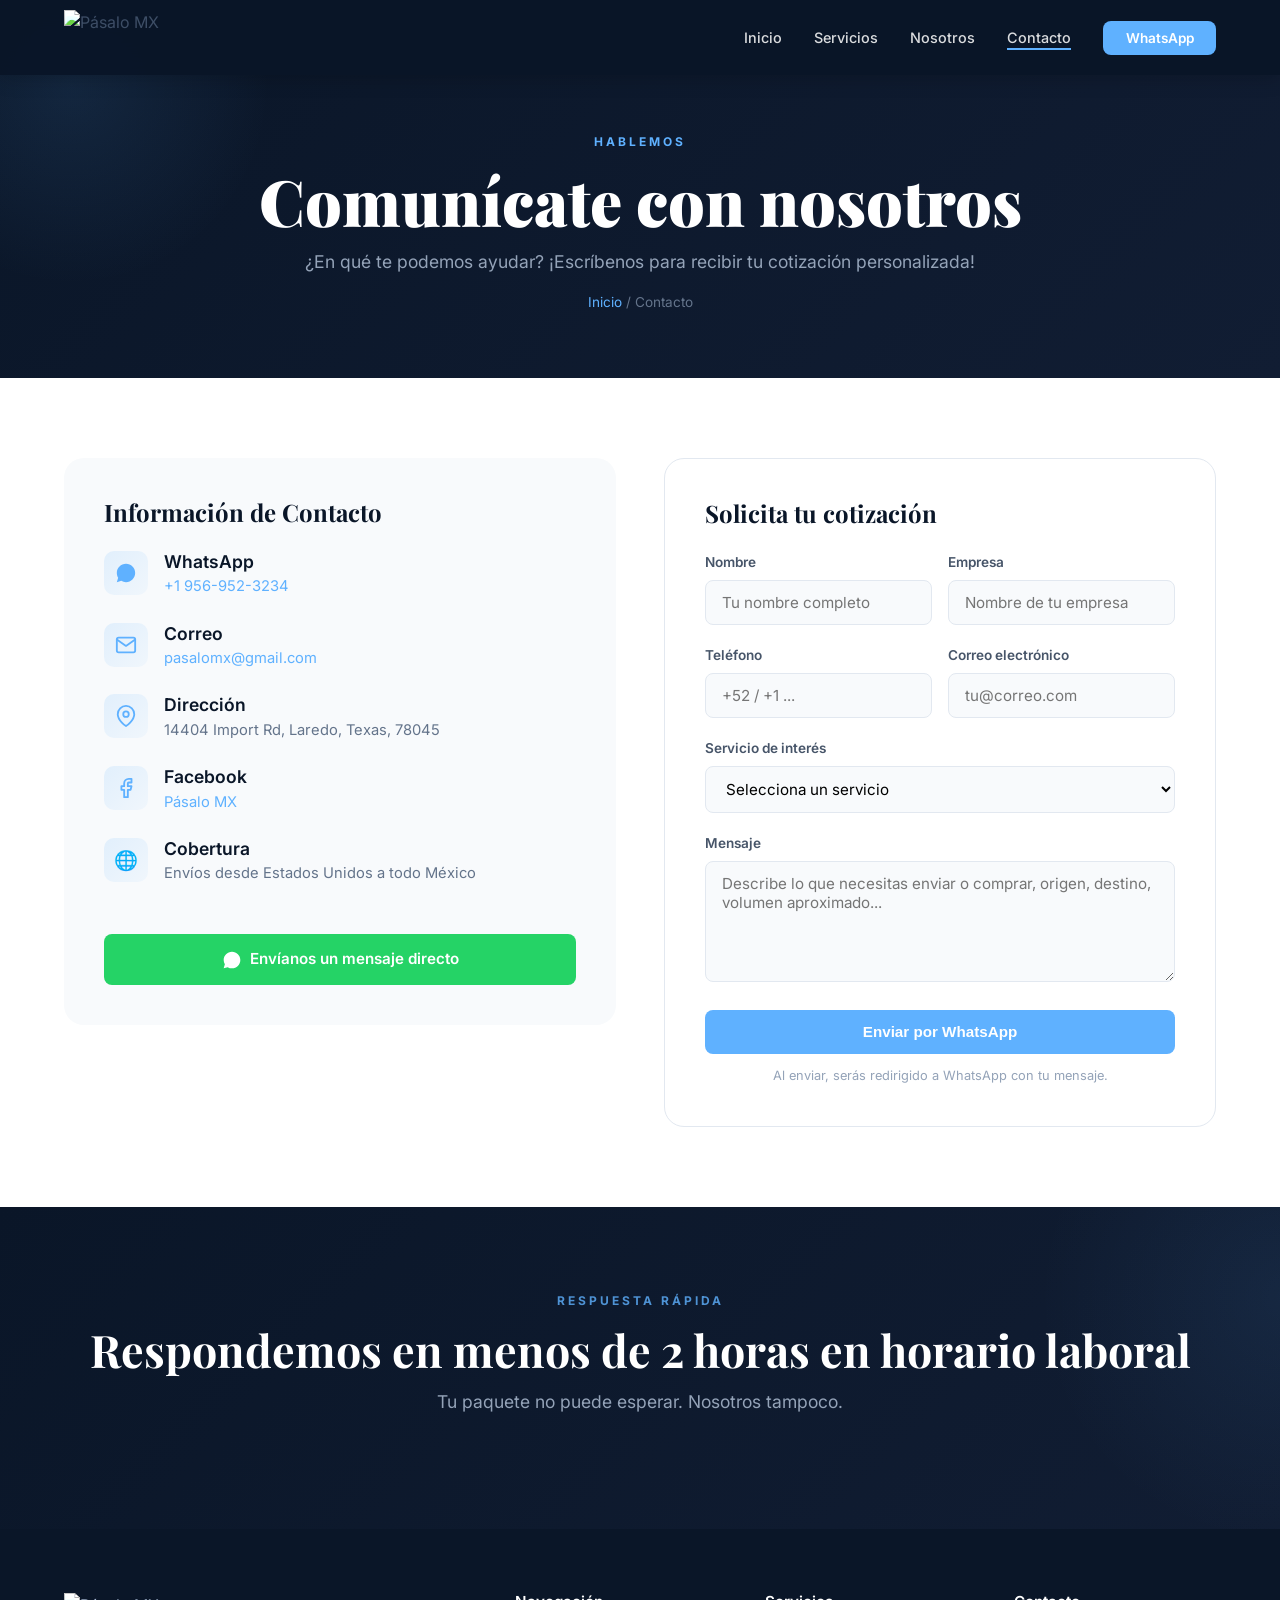
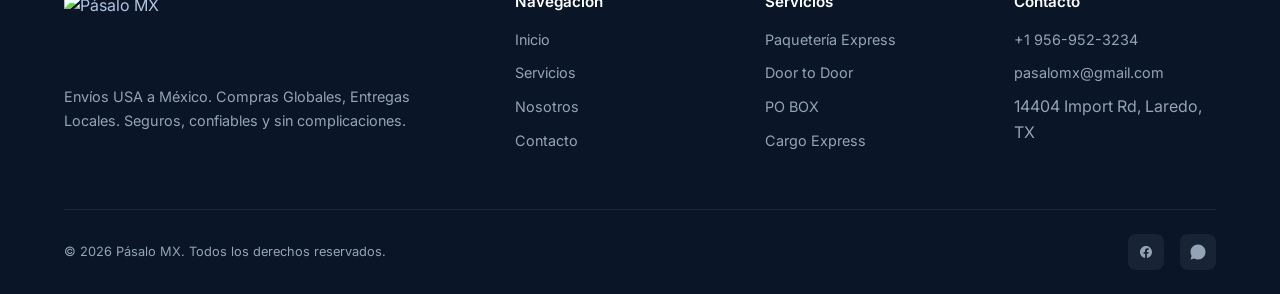
==== contacto.html @ 150edfb6 "Initial commit: Pásalo MX website" ====
<!DOCTYPE html>
<html lang="es-MX">
<head>
  <meta charset="UTF-8">
  <meta name="viewport" content="width=device-width, initial-scale=1.0">
  <title>Contacto — Pásalo MX</title>
  <meta name="description" content="Comunícate con Pásalo MX. Escríbenos por WhatsApp o formulario para recibir tu cotización personalizada.">
  <meta name="theme-color" content="#5FB1FF">
  <link rel="preconnect" href="https://fonts.googleapis.com">
  <link rel="preconnect" href="https://fonts.gstatic.com" crossorigin>
  <link href="https://fonts.googleapis.com/css2?family=Inter:wght@400;500;600;700;800&family=Playfair+Display:wght@400;700;900&display=swap" rel="stylesheet">
  <link rel="stylesheet" href="styles.css">
</head>
<body>

  <!-- NAVBAR -->
  <nav class="navbar scrolled" id="navbar">
    <div class="container">
      <a href="index.html" class="navbar-logo"><img src="PasalomxLogo.png" alt="Pásalo MX"></a>
      <ul class="nav-links" id="navLinks">
        <li><a href="index.html">Inicio</a></li>
        <li><a href="servicios.html">Servicios</a></li>
        <li><a href="nosotros.html">Nosotros</a></li>
        <li><a href="contacto.html" class="active">Contacto</a></li>
        <li><a href="https://wa.me/19569523234" target="_blank" class="nav-cta">WhatsApp</a></li>
      </ul>
      <button class="hamburger" id="hamburger" aria-label="Abrir menú"><span></span><span></span><span></span></button>
    </div>
  </nav>

  <!-- PAGE HEADER -->
  <div class="page-header">
    <div class="container">
      <span class="section-label">Hablemos</span>
      <h1>Comunícate con nosotros</h1>
      <p>¿En qué te podemos ayudar? ¡Escríbenos para recibir tu cotización personalizada!</p>
      <div class="breadcrumb"><a href="index.html">Inicio</a> / Contacto</div>
    </div>
  </div>

  <!-- CONTACT -->
  <section>
    <div class="container">
      <div class="contact-grid">

        <!-- INFO -->
        <div class="contact-info-card reveal">
          <h3>Información de Contacto</h3>

          <div class="contact-detail">
            <div class="icon">
              <svg width="22" height="22" viewBox="0 0 24 24" fill="currentColor"><path d="M17.472 14.382c-.297-.149-1.758-.867-2.03-.967-.273-.099-.471-.148-.67.15-.197.297-.767.966-.94 1.164-.173.199-.347.223-.644.075-.297-.15-1.255-.463-2.39-1.475-.883-.788-1.48-1.761-1.653-2.059-.173-.297-.018-.458.13-.606.134-.133.298-.347.446-.52.149-.174.198-.298.298-.497.099-.198.05-.371-.025-.52-.075-.149-.669-1.612-.916-2.207-.242-.579-.487-.5-.669-.51-.173-.008-.371-.01-.57-.01-.198 0-.52.074-.792.372-.272.297-1.04 1.016-1.04 2.479 0 1.462 1.065 2.875 1.213 3.074.149.198 2.096 3.2 5.077 4.487.709.306 1.262.489 1.694.625.712.227 1.36.195 1.871.118.571-.085 1.758-.719 2.006-1.413.248-.694.248-1.289.173-1.413-.074-.124-.272-.198-.57-.347z"/><path d="M12 2C6.477 2 2 6.477 2 12c0 1.89.525 3.66 1.438 5.168L2 22l4.832-1.438A9.955 9.955 0 0012 22c5.523 0 10-4.477 10-10S17.523 2 12 2z"/></svg>
            </div>
            <div>
              <h4>WhatsApp</h4>
              <p><a href="https://wa.me/19569523234" target="_blank" style="color:var(--blue);">+1 956-952-3234</a></p>
            </div>
          </div>

          <div class="contact-detail">
            <div class="icon">
              <svg width="22" height="22" viewBox="0 0 24 24" fill="none" stroke="currentColor" stroke-width="2" stroke-linecap="round" stroke-linejoin="round"><path d="M4 4h16c1.1 0 2 .9 2 2v12c0 1.1-.9 2-2 2H4c-1.1 0-2-.9-2-2V6c0-1.1.9-2 2-2z"/><polyline points="22,6 12,13 2,6"/></svg>
            </div>
            <div>
              <h4>Correo</h4>
              <p><a href="mailto:pasalomx@gmail.com" style="color:var(--blue);">pasalomx@gmail.com</a></p>
            </div>
          </div>

          <div class="contact-detail">
            <div class="icon">
              <svg width="22" height="22" viewBox="0 0 24 24" fill="none" stroke="currentColor" stroke-width="2" stroke-linecap="round" stroke-linejoin="round"><path d="M21 10c0 7-9 13-9 13s-9-6-9-13a9 9 0 0 1 18 0z"/><circle cx="12" cy="10" r="3"/></svg>
            </div>
            <div>
              <h4>Dirección</h4>
              <p>14404 Import Rd, Laredo, Texas, 78045</p>
            </div>
          </div>

          <div class="contact-detail">
            <div class="icon">
              <svg width="22" height="22" viewBox="0 0 24 24" fill="none" stroke="currentColor" stroke-width="2" stroke-linecap="round" stroke-linejoin="round"><path d="M18 2h-3a5 5 0 0 0-5 5v3H7v4h3v8h4v-8h3l1-4h-4V7a1 1 0 0 1 1-1h3z"/></svg>
            </div>
            <div>
              <h4>Facebook</h4>
              <p><a href="https://www.facebook.com/pasalomx" target="_blank" style="color:var(--blue);">Pásalo MX</a></p>
            </div>
          </div>

          <div class="contact-detail">
            <div class="icon">🌐</div>
            <div>
              <h4>Cobertura</h4>
              <p>Envíos desde Estados Unidos a todo México</p>
            </div>
          </div>

          <!-- WhatsApp CTA -->
          <a href="https://wa.me/19569523234" target="_blank" class="btn btn-whatsapp" style="width:100%;justify-content:center;margin-top:1.5rem;">
            <svg width="20" height="20" viewBox="0 0 24 24" fill="currentColor"><path d="M17.472 14.382c-.297-.149-1.758-.867-2.03-.967-.273-.099-.471-.148-.67.15-.197.297-.767.966-.94 1.164-.173.199-.347.223-.644.075-.297-.15-1.255-.463-2.39-1.475-.883-.788-1.48-1.761-1.653-2.059-.173-.297-.018-.458.13-.606.134-.133.298-.347.446-.52.149-.174.198-.298.298-.497.099-.198.05-.371-.025-.52-.075-.149-.669-1.612-.916-2.207-.242-.579-.487-.5-.669-.51-.173-.008-.371-.01-.57-.01-.198 0-.52.074-.792.372-.272.297-1.04 1.016-1.04 2.479 0 1.462 1.065 2.875 1.213 3.074.149.198 2.096 3.2 5.077 4.487.709.306 1.262.489 1.694.625.712.227 1.36.195 1.871.118.571-.085 1.758-.719 2.006-1.413.248-.694.248-1.289.173-1.413-.074-.124-.272-.198-.57-.347z"/><path d="M12 2C6.477 2 2 6.477 2 12c0 1.89.525 3.66 1.438 5.168L2 22l4.832-1.438A9.955 9.955 0 0012 22c5.523 0 10-4.477 10-10S17.523 2 12 2z"/></svg>
            Envíanos un mensaje directo
          </a>
        </div>

        <!-- FORM -->
        <div class="contact-form reveal reveal-delay-1">
          <h3>Solicita tu cotización</h3>
          <form id="contactForm">
            <div class="form-row">
              <div class="form-group">
                <label for="nombre">Nombre</label>
                <input type="text" id="nombre" placeholder="Tu nombre completo" required>
              </div>
              <div class="form-group">
                <label for="empresa">Empresa</label>
                <input type="text" id="empresa" placeholder="Nombre de tu empresa">
              </div>
            </div>
            <div class="form-row">
              <div class="form-group">
                <label for="telefono">Teléfono</label>
                <input type="tel" id="telefono" placeholder="+52 / +1 ...">
              </div>
              <div class="form-group">
                <label for="email">Correo electrónico</label>
                <input type="email" id="email" placeholder="tu@correo.com">
              </div>
            </div>
            <div class="form-group">
              <label for="servicio">Servicio de interés</label>
              <select id="servicio">
                <option value="">Selecciona un servicio</option>
                <option value="Paquetería Express">Paquetería Express</option>
                <option value="Door to Door">Door to Door</option>
                <option value="PO BOX">PO BOX</option>
                <option value="Cargo Express">Cargo Express</option>
                <option value="Compras Globales">Compras Globales</option>
                <option value="Envíos Seguros">Envíos Seguros</option>
                <option value="Otro">Otro</option>
              </select>
            </div>
            <div class="form-group">
              <label for="mensaje">Mensaje</label>
              <textarea id="mensaje" placeholder="Describe lo que necesitas enviar o comprar, origen, destino, volumen aproximado..." rows="5"></textarea>
            </div>
            <button type="submit" class="btn btn-primary" style="width:100%;justify-content:center;">
              Enviar por WhatsApp
            </button>
            <p style="text-align:center;margin-top:.75rem;font-size:.8rem;color:var(--gray-400);">
              Al enviar, serás redirigido a WhatsApp con tu mensaje.
            </p>
          </form>
        </div>

      </div>
    </div>
  </section>

  <!-- CTA -->
  <section class="cta-section">
    <div class="container reveal">
      <span class="section-label" style="color:rgba(95,177,255,.8)">Respuesta rápida</span>
      <h2>Respondemos en menos de 2 horas en horario laboral</h2>
      <p>Tu paquete no puede esperar. Nosotros tampoco.</p>
    </div>
  </section>

  <!-- FOOTER -->
  <footer class="footer">
    <div class="container">
      <div class="footer-grid">
        <div class="footer-brand">
          <img src="PasalomxLogo.png" alt="Pásalo MX">
          <p>Envíos USA a México. Compras Globales, Entregas Locales. Seguros, confiables y sin complicaciones.</p>
        </div>
        <div>
          <h4>Navegación</h4>
          <ul>
            <li><a href="index.html">Inicio</a></li>
            <li><a href="servicios.html">Servicios</a></li>
            <li><a href="nosotros.html">Nosotros</a></li>
            <li><a href="contacto.html">Contacto</a></li>
          </ul>
        </div>
        <div>
          <h4>Servicios</h4>
          <ul>
            <li><a href="servicios.html">Paquetería Express</a></li>
            <li><a href="servicios.html">Door to Door</a></li>
            <li><a href="servicios.html">PO BOX</a></li>
            <li><a href="servicios.html">Cargo Express</a></li>
          </ul>
        </div>
        <div>
          <h4>Contacto</h4>
          <ul>
            <li><a href="https://wa.me/19569523234" target="_blank">+1 956-952-3234</a></li>
            <li><a href="mailto:pasalomx@gmail.com">pasalomx@gmail.com</a></li>
            <li>14404 Import Rd, Laredo, TX</li>
          </ul>
        </div>
      </div>
      <div class="footer-bottom">
        <span>&copy; 2026 Pásalo MX. Todos los derechos reservados.</span>
        <div class="footer-social">
          <a href="https://www.facebook.com/pasalomx" target="_blank" aria-label="Facebook">
            <svg width="18" height="18" viewBox="0 0 24 24" fill="currentColor"><path d="M20 12.047C20 7.603 16.418 4 12 4s-8 3.603-8 8.047c0 4.017 2.925 7.346 6.75 7.95v-5.624H8.719v-2.326h2.031v-1.773c0-2.017 1.194-3.13 3.022-3.13.875 0 1.79.157 1.79.157v1.98h-1.008c-.994 0-1.304.62-1.304 1.257v1.51h2.219l-.355 2.325H13.25v5.624c3.825-.604 6.75-3.933 6.75-7.95z"/></svg>
          </a>
          <a href="https://wa.me/19569523234" target="_blank" aria-label="WhatsApp">
            <svg width="18" height="18" viewBox="0 0 24 24" fill="currentColor"><path d="M17.472 14.382c-.297-.149-1.758-.867-2.03-.967-.273-.099-.471-.148-.67.15-.197.297-.767.966-.94 1.164-.173.199-.347.223-.644.075-.297-.15-1.255-.463-2.39-1.475-.883-.788-1.48-1.761-1.653-2.059-.173-.297-.018-.458.13-.606.134-.133.298-.347.446-.52.149-.174.198-.298.298-.497.099-.198.05-.371-.025-.52-.075-.149-.669-1.612-.916-2.207-.242-.579-.487-.5-.669-.51-.173-.008-.371-.01-.57-.01-.198 0-.52.074-.792.372-.272.297-1.04 1.016-1.04 2.479 0 1.462 1.065 2.875 1.213 3.074.149.198 2.096 3.2 5.077 4.487.709.306 1.262.489 1.694.625.712.227 1.36.195 1.871.118.571-.085 1.758-.719 2.006-1.413.248-.694.248-1.289.173-1.413-.074-.124-.272-.198-.57-.347z"/><path d="M12 2C6.477 2 2 6.477 2 12c0 1.89.525 3.66 1.438 5.168L2 22l4.832-1.438A9.955 9.955 0 0012 22c5.523 0 10-4.477 10-10S17.523 2 12 2z"/></svg>
          </a>
        </div>
      </div>
    </div>
  </footer>

  <script>
    const navbar = document.getElementById('navbar');
    window.addEventListener('scroll', () => { navbar.classList.toggle('scrolled', true); });
    const hamburger = document.getElementById('hamburger');
    const navLinks = document.getElementById('navLinks');
    hamburger.addEventListener('click', () => navLinks.classList.toggle('open'));
    navLinks.querySelectorAll('a').forEach(a => a.addEventListener('click', () => navLinks.classList.remove('open')));
    const revealElements = document.querySelectorAll('.reveal');
    const revealObserver = new IntersectionObserver((entries) => {
      entries.forEach(entry => { if (entry.isIntersecting) entry.target.classList.add('active'); });
    }, { threshold: 0.15 });
    revealElements.forEach(el => revealObserver.observe(el));

    document.getElementById('contactForm').addEventListener('submit', function(e) {
      e.preventDefault();
      const nombre = document.getElementById('nombre').value;
      const empresa = document.getElementById('empresa').value;
      const telefono = document.getElementById('telefono').value;
      const email = document.getElementById('email').value;
      const servicio = document.getElementById('servicio').value;
      const mensaje = document.getElementById('mensaje').value;

      let text = `Hola Pásalo MX, me gustaría solicitar una cotización.\n\n`;
      text += `*Nombre:* ${nombre}\n`;
      if (empresa) text += `*Empresa:* ${empresa}\n`;
      if (telefono) text += `*Teléfono:* ${telefono}\n`;
      if (email) text += `*Correo:* ${email}\n`;
      if (servicio) text += `*Servicio:* ${servicio}\n`;
      if (mensaje) text += `\n*Mensaje:*\n${mensaje}`;

      window.open(`https://wa.me/19569523234?text=${encodeURIComponent(text)}`, '_blank');
    });
  </script>

</body>
</html>
---- styles.css ----
/* ═══════════════════════════════════════════════
   PÁSALO MX — Global Styles
   ═══════════════════════════════════════════════ */

:root {
  --blue: #5FB1FF;
  --blue-dark: #1a6fbf;
  --blue-deeper: #0d4a8a;
  --navy: #0a1628;
  --navy-light: #111d33;
  --white: #ffffff;
  --gray-50: #f8fafc;
  --gray-100: #f1f5f9;
  --gray-200: #e2e8f0;
  --gray-300: #cbd5e1;
  --gray-400: #94a3b8;
  --gray-500: #64748b;
  --gray-600: #475569;
  --gray-700: #334155;
  --accent: #ff6b35;
  --radius: 12px;
  --radius-lg: 20px;
  --shadow: 0 4px 24px rgba(0,0,0,.08);
  --shadow-lg: 0 12px 40px rgba(0,0,0,.12);
  --transition: .3s cubic-bezier(.4,0,.2,1);
}

*,*::before,*::after { box-sizing: border-box; margin: 0; padding: 0; }

html {
  scroll-behavior: smooth;
  -webkit-font-smoothing: antialiased;
}

body {
  font-family: 'Inter', system-ui, -apple-system, sans-serif;
  color: var(--gray-700);
  background: var(--white);
  line-height: 1.6;
  overflow-x: hidden;
}

img { max-width: 100%; height: auto; display: block; }
a { text-decoration: none; color: inherit; transition: var(--transition); }
ul { list-style: none; }

.container {
  width: min(1200px, 90%);
  margin-inline: auto;
}

/* ─── TYPOGRAPHY ─── */
h1,h2,h3,h4 {
  font-family: 'Playfair Display', Georgia, serif;
  color: var(--navy);
  line-height: 1.2;
}
h1 { font-size: clamp(2.4rem, 5vw, 4rem); font-weight: 900; }
h2 { font-size: clamp(1.8rem, 3.5vw, 2.8rem); font-weight: 700; }
h3 { font-size: clamp(1.2rem, 2vw, 1.5rem); font-weight: 700; }
h4 { font-size: 1.1rem; font-weight: 600; font-family: 'Inter', sans-serif; }

.section-label {
  display: inline-block;
  font-family: 'Inter', sans-serif;
  font-size: .75rem;
  font-weight: 700;
  letter-spacing: 3px;
  text-transform: uppercase;
  color: var(--blue);
  margin-bottom: .75rem;
}

/* ─── NAVIGATION ─── */
.navbar {
  position: fixed;
  top: 0; left: 0; right: 0;
  z-index: 1000;
  padding: 1rem 0;
  background: rgba(10,22,40,.7);
  backdrop-filter: blur(10px);
  transition: var(--transition);
}
.navbar.scrolled {
  background: rgba(10,22,40,.95);
  backdrop-filter: blur(16px);
  padding: .6rem 0;
  box-shadow: 0 2px 20px rgba(0,0,0,.2);
}
.navbar .container {
  display: flex;
  align-items: center;
  justify-content: space-between;
}
.navbar-logo img {
  height: 70px;
  width: auto;
  filter: brightness(1.2);
}
.navbar.scrolled .navbar-logo img { height: 56px; }
.nav-links {
  display: flex;
  gap: 2rem;
  align-items: center;
}
.nav-links a {
  color: rgba(255,255,255,.85);
  font-size: .9rem;
  font-weight: 500;
  position: relative;
}
.nav-links a::after {
  content: '';
  position: absolute;
  bottom: -4px; left: 0;
  width: 0; height: 2px;
  background: var(--blue);
  transition: var(--transition);
}
.nav-links a:hover { color: var(--white); }
.nav-links a:hover::after, .nav-links a.active::after { width: 100%; }

.nav-cta {
  background: var(--blue) !important;
  color: var(--white) !important;
  padding: .55rem 1.4rem;
  border-radius: 8px;
  font-weight: 600 !important;
  font-size: .85rem !important;
}
.nav-cta::after { display: none !important; }
.nav-cta:hover { background: var(--blue-dark) !important; transform: translateY(-1px); }

.hamburger {
  display: none;
  flex-direction: column;
  gap: 5px;
  cursor: pointer;
  background: none;
  border: none;
  padding: 4px;
}
.hamburger span {
  width: 24px;
  height: 2px;
  background: var(--white);
  transition: var(--transition);
}

/* ─── HERO VIDEO SCROLL ─── */
.hero {
  position: relative;
  height: 300vh;
}
.hero-sticky {
  position: sticky;
  top: 0;
  height: 100vh;
  overflow: hidden;
  display: flex;
  align-items: center;
  justify-content: center;
}
.hero-video-wrap {
  position: absolute;
  inset: 0;
  z-index: 0;
}
.hero-video-wrap video {
  width: 100%;
  height: 100%;
  object-fit: cover;
}
.hero-video-wrap .hero-fallback {
  display: none;
  width: 100%;
  height: 100%;
  object-fit: cover;
}
.hero-overlay {
  position: absolute;
  inset: 0;
  background: linear-gradient(
    135deg,
    rgba(10,22,40,.7) 0%,
    rgba(10,22,40,.4) 50%,
    rgba(10,22,40,.6) 100%
  );
  z-index: 1;
}
.hero-content {
  position: relative;
  z-index: 2;
  text-align: center;
  color: var(--white);
  max-width: 800px;
  padding: 0 2rem;
}
.hero-content h1 {
  color: var(--white);
  margin-bottom: 1rem;
}
.hero-content h1 span {
  background: linear-gradient(135deg, var(--blue), #93d5ff);
  -webkit-background-clip: text;
  -webkit-text-fill-color: transparent;
  background-clip: text;
}
.hero-content p {
  font-size: clamp(1rem, 1.8vw, 1.25rem);
  color: rgba(255,255,255,.85);
  margin-bottom: 2rem;
  max-width: 600px;
  margin-inline: auto;
}
.hero-scroll-hint {
  position: absolute;
  bottom: 2rem;
  left: 50%;
  transform: translateX(-50%);
  z-index: 2;
  color: rgba(255,255,255,.6);
  font-size: .8rem;
  display: flex;
  flex-direction: column;
  align-items: center;
  gap: .5rem;
  animation: float 2s ease-in-out infinite;
}
.hero-scroll-hint .arrow {
  width: 20px;
  height: 20px;
  border-right: 2px solid rgba(255,255,255,.5);
  border-bottom: 2px solid rgba(255,255,255,.5);
  transform: rotate(45deg);
}

@keyframes float {
  0%,100% { transform: translateX(-50%) translateY(0); }
  50% { transform: translateX(-50%) translateY(8px); }
}

/* ─── BUTTONS ─── */
.btn {
  display: inline-flex;
  align-items: center;
  gap: .5rem;
  padding: .85rem 2rem;
  border-radius: 8px;
  font-weight: 600;
  font-size: .95rem;
  border: none;
  cursor: pointer;
  transition: var(--transition);
}
.btn-primary {
  background: var(--blue);
  color: var(--white);
}
.btn-primary:hover {
  background: var(--blue-dark);
  transform: translateY(-2px);
  box-shadow: 0 8px 24px rgba(95,177,255,.35);
}
.btn-outline {
  background: transparent;
  color: var(--white);
  border: 2px solid rgba(255,255,255,.4);
}
.btn-outline:hover {
  border-color: var(--white);
  background: rgba(255,255,255,.1);
}
.btn-whatsapp {
  background: #25d366;
  color: var(--white);
}
.btn-whatsapp:hover {
  background: #20b858;
  transform: translateY(-2px);
  box-shadow: 0 8px 24px rgba(37,211,102,.35);
}

/* ─── STATS BAR ─── */
.stats-bar {
  background: var(--navy);
  padding: 3rem 0;
  position: relative;
  z-index: 10;
}
.stats-grid {
  display: grid;
  grid-template-columns: repeat(4, 1fr);
  gap: 2rem;
  text-align: center;
}
.stat-item h3 {
  font-family: 'Inter', sans-serif;
  font-size: clamp(2rem, 4vw, 3rem);
  font-weight: 800;
  color: var(--blue);
  margin-bottom: .25rem;
}
.stat-item p {
  color: var(--gray-400);
  font-size: .9rem;
}

/* ─── SECTIONS ─── */
section { padding: 5rem 0; }
.section-header {
  text-align: center;
  max-width: 650px;
  margin: 0 auto 3.5rem;
}
.section-header p {
  color: var(--gray-500);
  font-size: 1.05rem;
  margin-top: .75rem;
}

/* ─── SERVICES GRID ─── */
.services-grid {
  display: grid;
  grid-template-columns: repeat(auto-fit, minmax(280px, 1fr));
  gap: 1.5rem;
}
.service-card {
  background: var(--white);
  border: 1px solid var(--gray-200);
  border-radius: var(--radius);
  padding: 2rem;
  transition: var(--transition);
  position: relative;
  overflow: hidden;
}
.service-card::before {
  content: '';
  position: absolute;
  top: 0; left: 0; right: 0;
  height: 3px;
  background: linear-gradient(90deg, var(--blue), var(--blue-dark));
  transform: scaleX(0);
  transition: var(--transition);
}
.service-card:hover {
  transform: translateY(-4px);
  box-shadow: var(--shadow-lg);
  border-color: transparent;
}
.service-card:hover::before { transform: scaleX(1); }
.service-icon {
  width: 52px;
  height: 52px;
  background: linear-gradient(135deg, rgba(95,177,255,.12), rgba(95,177,255,.05));
  border-radius: 12px;
  display: flex;
  align-items: center;
  justify-content: center;
  font-size: 1.5rem;
  margin-bottom: 1.25rem;
  color: var(--blue);
}
.service-card h3 { margin-bottom: .5rem; font-size: 1.15rem; }
.service-card p { color: var(--gray-500); font-size: .92rem; }

/* ─── ABOUT / MISSION CARDS ─── */
.about-grid {
  display: grid;
  grid-template-columns: repeat(auto-fit, minmax(320px, 1fr));
  gap: 2rem;
}
.about-card {
  background: var(--gray-50);
  border-radius: var(--radius-lg);
  padding: 2.5rem;
  transition: var(--transition);
}
.about-card:hover {
  background: var(--white);
  box-shadow: var(--shadow-lg);
}
.about-card h3 { margin-bottom: 1rem; }
.about-card p { color: var(--gray-500); }

/* ─── CTA BANNER ─── */
.cta-section {
  background: linear-gradient(135deg, var(--navy) 0%, var(--navy-light) 100%);
  text-align: center;
  position: relative;
  overflow: hidden;
}
.cta-section::before {
  content: '';
  position: absolute;
  top: -50%; right: -20%;
  width: 500px; height: 500px;
  border-radius: 50%;
  background: radial-gradient(circle, rgba(95,177,255,.08) 0%, transparent 70%);
}
.cta-section h2 { color: var(--white); margin-bottom: .75rem; }
.cta-section p { color: var(--gray-400); margin-bottom: 2rem; font-size: 1.1rem; }
.cta-buttons { display: flex; gap: 1rem; justify-content: center; flex-wrap: wrap; }

/* ─── CONTACT ─── */
.contact-grid {
  display: grid;
  grid-template-columns: 1fr 1fr;
  gap: 3rem;
  align-items: start;
}
.contact-info-card {
  background: var(--gray-50);
  border-radius: var(--radius-lg);
  padding: 2.5rem;
}
.contact-info-card h3 { margin-bottom: 1.5rem; }
.contact-detail {
  display: flex;
  align-items: flex-start;
  gap: 1rem;
  margin-bottom: 1.5rem;
}
.contact-detail .icon {
  width: 44px;
  height: 44px;
  background: linear-gradient(135deg, rgba(95,177,255,.15), rgba(95,177,255,.05));
  border-radius: 10px;
  display: flex;
  align-items: center;
  justify-content: center;
  font-size: 1.2rem;
  color: var(--blue);
  flex-shrink: 0;
}
.contact-detail h4 { margin-bottom: .2rem; color: var(--navy); }
.contact-detail p { color: var(--gray-500); font-size: .92rem; }

.contact-form {
  background: var(--white);
  border: 1px solid var(--gray-200);
  border-radius: var(--radius-lg);
  padding: 2.5rem;
}
.contact-form h3 { margin-bottom: 1.5rem; }
.form-group { margin-bottom: 1.25rem; }
.form-group label {
  display: block;
  font-size: .85rem;
  font-weight: 600;
  color: var(--gray-600);
  margin-bottom: .4rem;
}
.form-group input,
.form-group textarea,
.form-group select {
  width: 100%;
  padding: .75rem 1rem;
  border: 1px solid var(--gray-200);
  border-radius: 8px;
  font-family: inherit;
  font-size: .95rem;
  transition: var(--transition);
  background: var(--gray-50);
}
.form-group input:focus,
.form-group textarea:focus,
.form-group select:focus {
  outline: none;
  border-color: var(--blue);
  box-shadow: 0 0 0 3px rgba(95,177,255,.15);
  background: var(--white);
}
.form-group textarea { resize: vertical; min-height: 120px; }
.form-row { display: grid; grid-template-columns: 1fr 1fr; gap: 1rem; }

/* ─── FOOTER ─── */
.footer {
  background: var(--navy);
  color: var(--gray-400);
  padding: 4rem 0 1.5rem;
}
.footer-grid {
  display: grid;
  grid-template-columns: 2fr 1fr 1fr 1fr;
  gap: 3rem;
  margin-bottom: 3rem;
}
.footer-brand p { margin-top: .75rem; font-size: .9rem; line-height: 1.7; }
.footer-brand img {
  height: 80px;
  filter: brightness(1.2);
}
.footer h4 {
  color: var(--white);
  margin-bottom: 1rem;
  font-size: .95rem;
}
.footer ul li { margin-bottom: .5rem; }
.footer ul a {
  color: var(--gray-400);
  font-size: .9rem;
}
.footer ul a:hover { color: var(--blue); }
.footer-bottom {
  border-top: 1px solid rgba(255,255,255,.08);
  padding-top: 1.5rem;
  display: flex;
  justify-content: space-between;
  align-items: center;
  font-size: .8rem;
}
.footer-social {
  display: flex;
  gap: 1rem;
}
.footer-social a {
  width: 36px; height: 36px;
  border-radius: 8px;
  background: rgba(255,255,255,.06);
  display: flex;
  align-items: center;
  justify-content: center;
  color: var(--gray-400);
  font-size: 1rem;
}
.footer-social a:hover {
  background: var(--blue);
  color: var(--white);
}

/* ─── SCROLL ANIMATIONS ─── */
.reveal {
  opacity: 0;
  transform: translateY(40px);
  transition: opacity .7s cubic-bezier(.4,0,.2,1), transform .7s cubic-bezier(.4,0,.2,1);
}
.reveal.active {
  opacity: 1;
  transform: translateY(0);
}
.reveal-delay-1 { transition-delay: .1s; }
.reveal-delay-2 { transition-delay: .2s; }
.reveal-delay-3 { transition-delay: .3s; }
.reveal-delay-4 { transition-delay: .4s; }

/* ─── PAGE HEADER (inner pages) ─── */
.page-header {
  background: linear-gradient(135deg, var(--navy) 0%, var(--navy-light) 100%);
  padding: 8rem 0 4rem;
  text-align: center;
  position: relative;
  overflow: hidden;
}
.page-header::before {
  content: '';
  position: absolute;
  top: -30%; left: -10%;
  width: 400px; height: 400px;
  border-radius: 50%;
  background: radial-gradient(circle, rgba(95,177,255,.1) 0%, transparent 70%);
}
.page-header h1 { color: var(--white); margin-bottom: .5rem; }
.page-header p { color: var(--gray-400); font-size: 1.1rem; }
.page-header .breadcrumb {
  margin-top: 1rem;
  font-size: .85rem;
  color: var(--gray-500);
}
.page-header .breadcrumb a { color: var(--blue); }

/* ─── TIMELINE (nosotros) ─── */
.timeline {
  position: relative;
  max-width: 700px;
  margin: 0 auto;
}
.timeline::before {
  content: '';
  position: absolute;
  left: 24px;
  top: 0; bottom: 0;
  width: 2px;
  background: var(--gray-200);
}
.timeline-item {
  padding-left: 60px;
  margin-bottom: 2.5rem;
  position: relative;
}
.timeline-item::before {
  content: '';
  position: absolute;
  left: 17px;
  top: 4px;
  width: 16px; height: 16px;
  border-radius: 50%;
  background: var(--blue);
  border: 3px solid var(--white);
  box-shadow: 0 0 0 2px var(--blue);
}
.timeline-item h4 { color: var(--blue); margin-bottom: .25rem; }
.timeline-item p { color: var(--gray-500); font-size: .95rem; }

/* ─── RESPONSIVE ─── */
@media (max-width: 1024px) {
  .footer-grid { grid-template-columns: 1fr 1fr; }
  .stats-grid { grid-template-columns: repeat(2, 1fr); }
  .contact-grid { grid-template-columns: 1fr; }
}

@media (max-width: 768px) {
  .nav-links {
    display: none;
    position: fixed;
    top: 0; left: 0; right: 0; bottom: 0;
    background: rgba(10,22,40,.98);
    flex-direction: column;
    justify-content: center;
    align-items: center;
    gap: 2rem;
  }
  .nav-links.open { display: flex; }
  .nav-links a { font-size: 1.2rem; }
  .hamburger { display: flex; }

  section { padding: 3.5rem 0; }
  .footer-grid { grid-template-columns: 1fr; gap: 2rem; }
  .form-row { grid-template-columns: 1fr; }
  .hero { height: 250vh; }
}

@media (max-width: 480px) {
  .stats-grid { grid-template-columns: 1fr 1fr; gap: 1.5rem; }
  .services-grid { grid-template-columns: 1fr; }
  .about-grid { grid-template-columns: 1fr; }
}
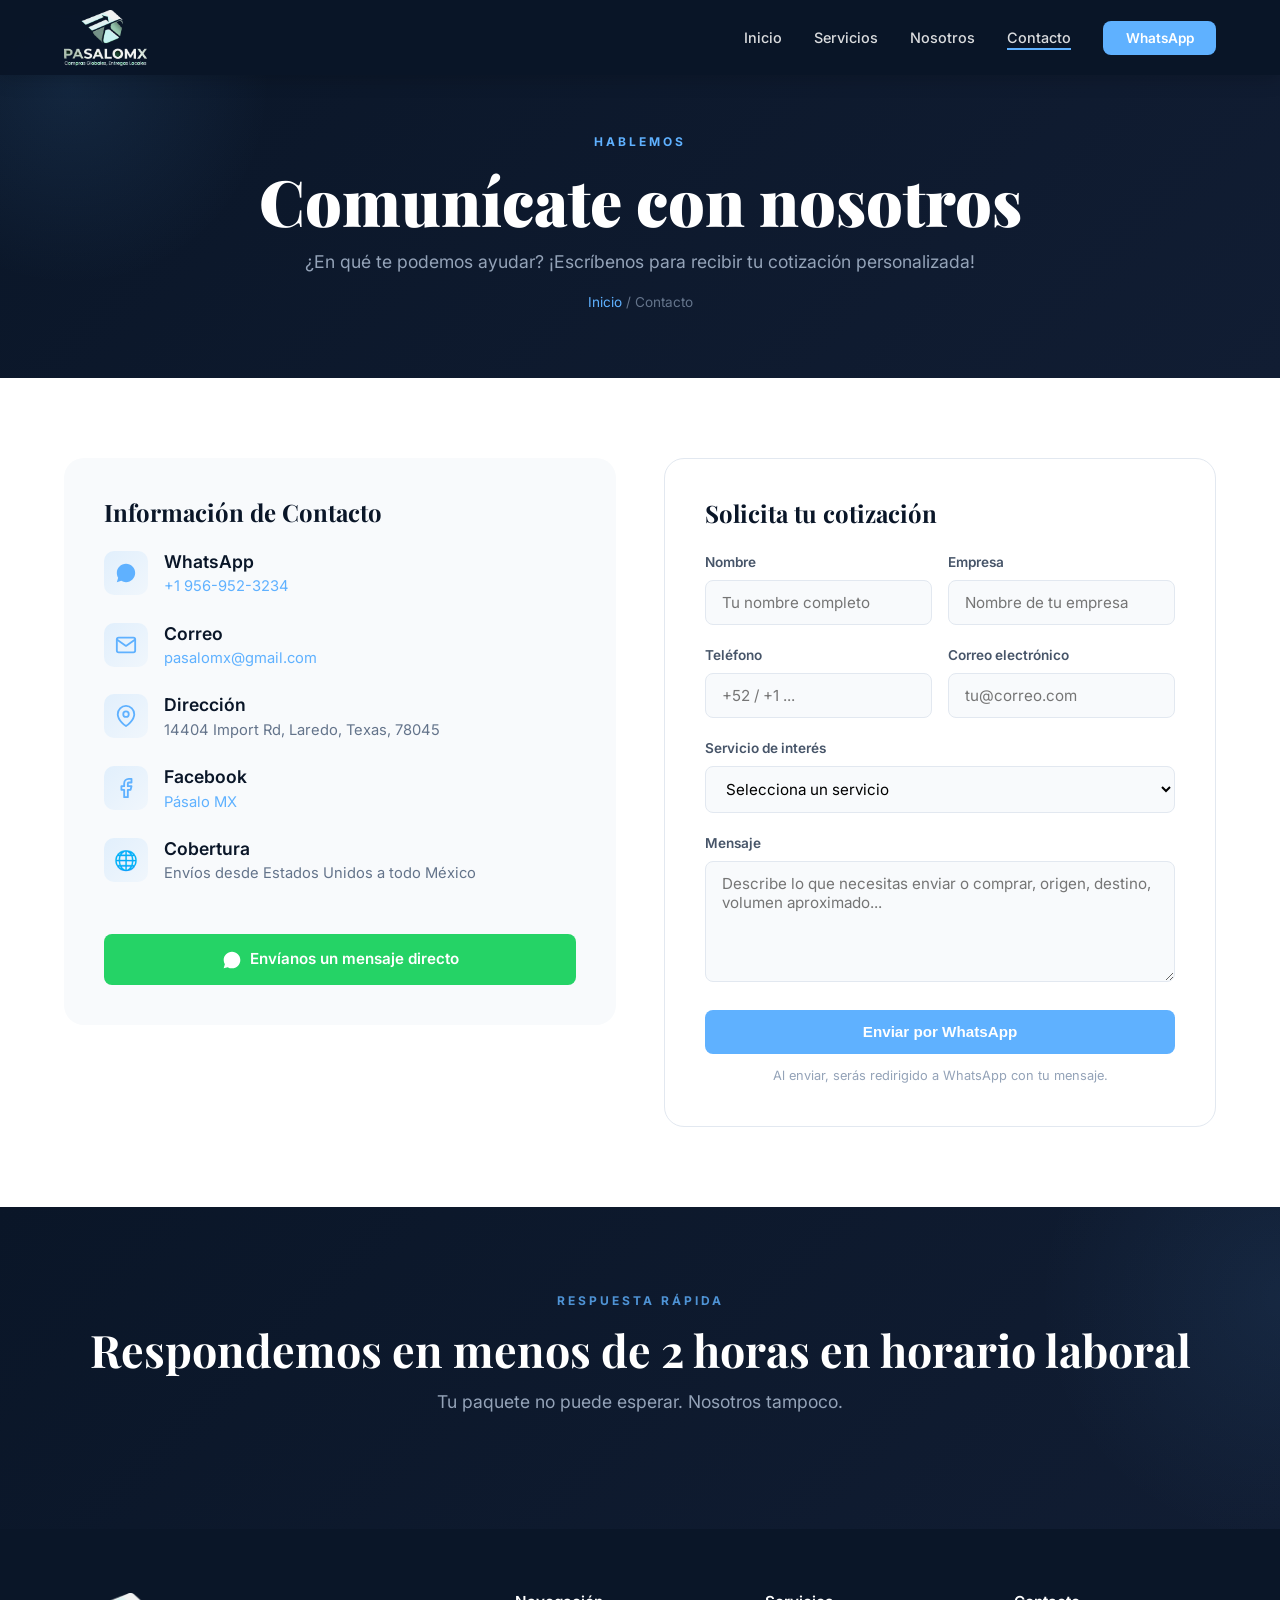
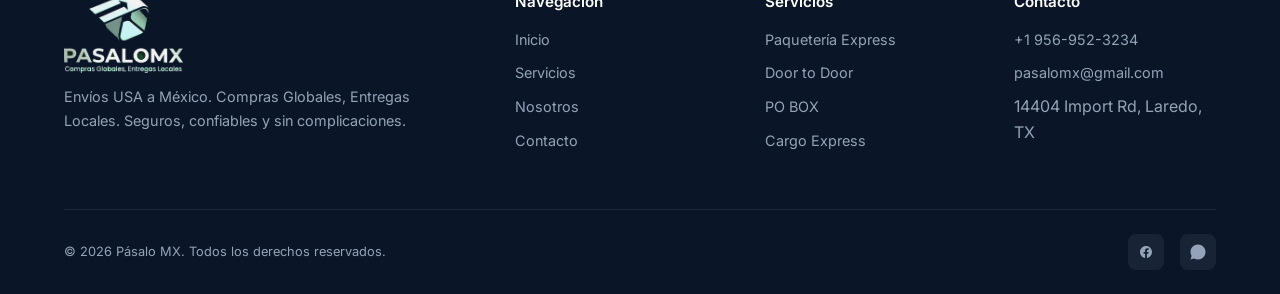
==== commit c057abe5: "Fix hero sticky, adaptacion movil, logo transparente y assets El sitio arrastraba los mismos fallos " ====
--- a/contacto.html
+++ b/contacto.html
@@ -9,14 +9,14 @@
   <link rel="preconnect" href="https://fonts.googleapis.com">
   <link rel="preconnect" href="https://fonts.gstatic.com" crossorigin>
   <link href="https://fonts.googleapis.com/css2?family=Inter:wght@400;500;600;700;800&family=Playfair+Display:wght@400;700;900&display=swap" rel="stylesheet">
-  <link rel="stylesheet" href="styles.css">
+  <link rel="stylesheet" href="styles.css?v=2">
 </head>
 <body>
 
   <!-- NAVBAR -->
   <nav class="navbar scrolled" id="navbar">
     <div class="container">
-      <a href="index.html" class="navbar-logo"><img src="PasalomxLogo.png" alt="Pásalo MX"></a>
+      <a href="index.html" class="navbar-logo"><img src="logo-sticker.png?v=2" alt="Pásalo MX"></a>
       <ul class="nav-links" id="navLinks">
         <li><a href="index.html">Inicio</a></li>
         <li><a href="servicios.html">Servicios</a></li>
@@ -170,7 +170,7 @@
     <div class="container">
       <div class="footer-grid">
         <div class="footer-brand">
-          <img src="PasalomxLogo.png" alt="Pásalo MX">
+          <img src="logo-sticker.png?v=2" alt="Pásalo MX">
           <p>Envíos USA a México. Compras Globales, Entregas Locales. Seguros, confiables y sin complicaciones.</p>
         </div>
         <div>
@@ -244,7 +244,9 @@
       if (servicio) text += `*Servicio:* ${servicio}\n`;
       if (mensaje) text += `\n*Mensaje:*\n${mensaje}`;
 
-      window.open(`https://wa.me/19569523234?text=${encodeURIComponent(text)}`, '_blank');
+      // location.href (no window.open): Safari en iOS bloquea las ventanas
+      // emergentes abiertas desde el submit y el boton se quedaba sin hacer nada
+      window.location.href = `https://wa.me/19569523234?text=${encodeURIComponent(text)}`;
     });
   </script>
 
--- a/styles.css
+++ b/styles.css
@@ -30,6 +30,7 @@
 html {
   scroll-behavior: smooth;
   -webkit-font-smoothing: antialiased;
+  overflow-x: clip; /* un elemento desbordado no debe encoger la pagina en movil */
 }
 
 body {
@@ -37,7 +38,7 @@
   color: var(--gray-700);
   background: var(--white);
   line-height: 1.6;
-  overflow-x: hidden;
+  overflow-x: clip; /* clip (no hidden): hidden coerce overflow-y a auto y rompe el position:sticky del hero */
 }
 
 img { max-width: 100%; height: auto; display: block; }
@@ -95,7 +96,10 @@
 .navbar-logo img {
   height: 70px;
   width: auto;
-  filter: brightness(1.2);
+  max-width: 55vw;
+  object-fit: contain;
+  /* el wordmark del logo es metalico oscuro: sin realce no lee sobre el navy */
+  filter: brightness(1.6) contrast(.9);
 }
 .navbar.scrolled .navbar-logo img { height: 56px; }
 .nav-links {
@@ -151,11 +155,13 @@
 .hero {
   position: relative;
   height: 300vh;
+  padding: 0; /* sin el padding generico de section: desplaza al sticky y deja franjas blancas */
 }
 .hero-sticky {
   position: sticky;
   top: 0;
   height: 100vh;
+  min-height: 100dvh;
   overflow: hidden;
   display: flex;
   align-items: center;
@@ -322,8 +328,16 @@
 /* ─── SERVICES GRID ─── */
 .services-grid {
   display: grid;
-  grid-template-columns: repeat(auto-fit, minmax(280px, 1fr));
+  /* min(...) evita que la columna minima (280px) desborde en pantallas
+     estrechas y encoja toda la pagina */
+  grid-template-columns: repeat(auto-fit, minmax(min(280px, 100%), 1fr));
   gap: 1.5rem;
+}
+/* Variante ancha (pagina de servicios) — en clase, no inline, para poder
+   colapsarla desde el media query */
+.services-grid.grid-wide {
+  grid-template-columns: repeat(auto-fit, minmax(min(340px, 100%), 1fr));
+  gap: 2rem;
 }
 .service-card {
   background: var(--white);
@@ -367,8 +381,18 @@
 /* ─── ABOUT / MISSION CARDS ─── */
 .about-grid {
   display: grid;
-  grid-template-columns: repeat(auto-fit, minmax(320px, 1fr));
+  grid-template-columns: repeat(auto-fit, minmax(min(320px, 100%), 1fr));
   gap: 2rem;
+}
+/* Variantes de columnas — en clases (no inline) para poder
+   colapsarlas a 1 columna en movil desde el media query */
+.grid-2 { grid-template-columns: 1fr 1fr; }
+.grid-3 { grid-template-columns: repeat(3, 1fr); }
+.grid-4 { grid-template-columns: repeat(4, 1fr); }
+.grid-split {
+  grid-template-columns: 1fr 1fr;
+  gap: 4rem;
+  align-items: center;
 }
 .about-card {
   background: var(--gray-50);
@@ -382,6 +406,26 @@
 }
 .about-card h3 { margin-bottom: 1rem; }
 .about-card p { color: var(--gray-500); }
+
+/* Imagen con etiqueta flotante (nosotros) */
+.about-media { position: relative; }
+.about-media img {
+  border-radius: var(--radius-lg);
+  box-shadow: var(--shadow-lg);
+  width: 100%;
+}
+.about-badge {
+  position: absolute;
+  bottom: -20px;
+  right: -20px;
+  background: var(--blue);
+  color: var(--white);
+  padding: 1.5rem 2rem;
+  border-radius: var(--radius);
+  font-weight: 700;
+  font-size: 1.1rem;
+  box-shadow: var(--shadow-lg);
+}
 
 /* ─── CTA BANNER ─── */
 .cta-section {
@@ -434,7 +478,11 @@
   flex-shrink: 0;
 }
 .contact-detail h4 { margin-bottom: .2rem; color: var(--navy); }
-.contact-detail p { color: var(--gray-500); font-size: .92rem; }
+.contact-detail p {
+  color: var(--gray-500);
+  font-size: .92rem;
+  overflow-wrap: anywhere; /* correos y direcciones largas no deben desbordar en movil */
+}
 
 .contact-form {
   background: var(--white);
@@ -489,7 +537,8 @@
 .footer-brand p { margin-top: .75rem; font-size: .9rem; line-height: 1.7; }
 .footer-brand img {
   height: 80px;
-  filter: brightness(1.2);
+  width: auto;
+  filter: brightness(1.6) contrast(.9);
 }
 .footer h4 {
   color: var(--white);
@@ -607,6 +656,7 @@
   .footer-grid { grid-template-columns: 1fr 1fr; }
   .stats-grid { grid-template-columns: repeat(2, 1fr); }
   .contact-grid { grid-template-columns: 1fr; }
+  .grid-4 { grid-template-columns: 1fr 1fr; }
 }
 
 @media (max-width: 768px) {
@@ -627,11 +677,70 @@
   section { padding: 3.5rem 0; }
   .footer-grid { grid-template-columns: 1fr; gap: 2rem; }
   .form-row { grid-template-columns: 1fr; }
-  .hero { height: 250vh; }
+  .grid-2, .grid-3, .grid-4, .grid-split { grid-template-columns: 1fr; }
+  .grid-split { gap: 2.5rem; }
+  .page-header { padding: 7rem 0 3.5rem; }
+  /* la etiqueta flotante no debe salirse de la pantalla en movil */
+  .about-badge {
+    right: 0;
+    bottom: -14px;
+    padding: .9rem 1.4rem;
+    font-size: 1rem;
+  }
 }
 
 @media (max-width: 480px) {
   .stats-grid { grid-template-columns: 1fr 1fr; gap: 1.5rem; }
-  .services-grid { grid-template-columns: 1fr; }
+  .services-grid,
+  .services-grid.grid-wide { grid-template-columns: 1fr; }
   .about-grid { grid-template-columns: 1fr; }
-}
+  .about-card { padding: 1.75rem; }
+  .contact-info-card, .contact-form { padding: 1.75rem; }
+  .footer-bottom { flex-direction: column; gap: 1rem; text-align: center; }
+}
+
+/* ── HERO ADAPTADO: telefonos y tablets en vertical ──
+   El video del hero es 16:9 horizontal: en una pantalla vertical con
+   object-fit cover se recorta la mayor parte del cuadro. En estos
+   dispositivos la pagina se adapta por completo: sin scrub ligado al
+   scroll (el JS reproduce el video en loop) y el cuadro completo como
+   banda 16:9. En PC se conserva la animacion cinematica original. */
+@media (max-width: 768px), (orientation: portrait) and (max-width: 1024px) {
+  .hero { height: auto; }
+  .hero-sticky {
+    position: relative;
+    height: auto;
+    min-height: 100vh;
+    min-height: 100dvh; /* viewport real, sin zona oculta tras la barra de URL */
+    flex-direction: column;
+    background: var(--navy);
+  }
+  .hero-video-wrap {
+    position: relative;
+    inset: auto;
+    order: 2;
+    width: 100%;
+    aspect-ratio: 16 / 9;
+    flex: 0 0 auto;
+  }
+  .hero-video-wrap video,
+  .hero-video-wrap .hero-fallback {
+    object-fit: contain;
+  }
+  .hero-overlay { display: none; }
+  .hero-content {
+    order: 1;
+    flex: 1;
+    display: flex;
+    flex-direction: column;
+    justify-content: center;
+    align-items: center;
+    text-align: center;
+    max-width: 720px;
+    margin: 0 auto;
+    padding-top: 110px; /* libra el navbar fijo */
+    padding-bottom: 2rem;
+  }
+  .hero-content p { margin-inline: auto; }
+  .hero-scroll-hint { display: none; }
+}
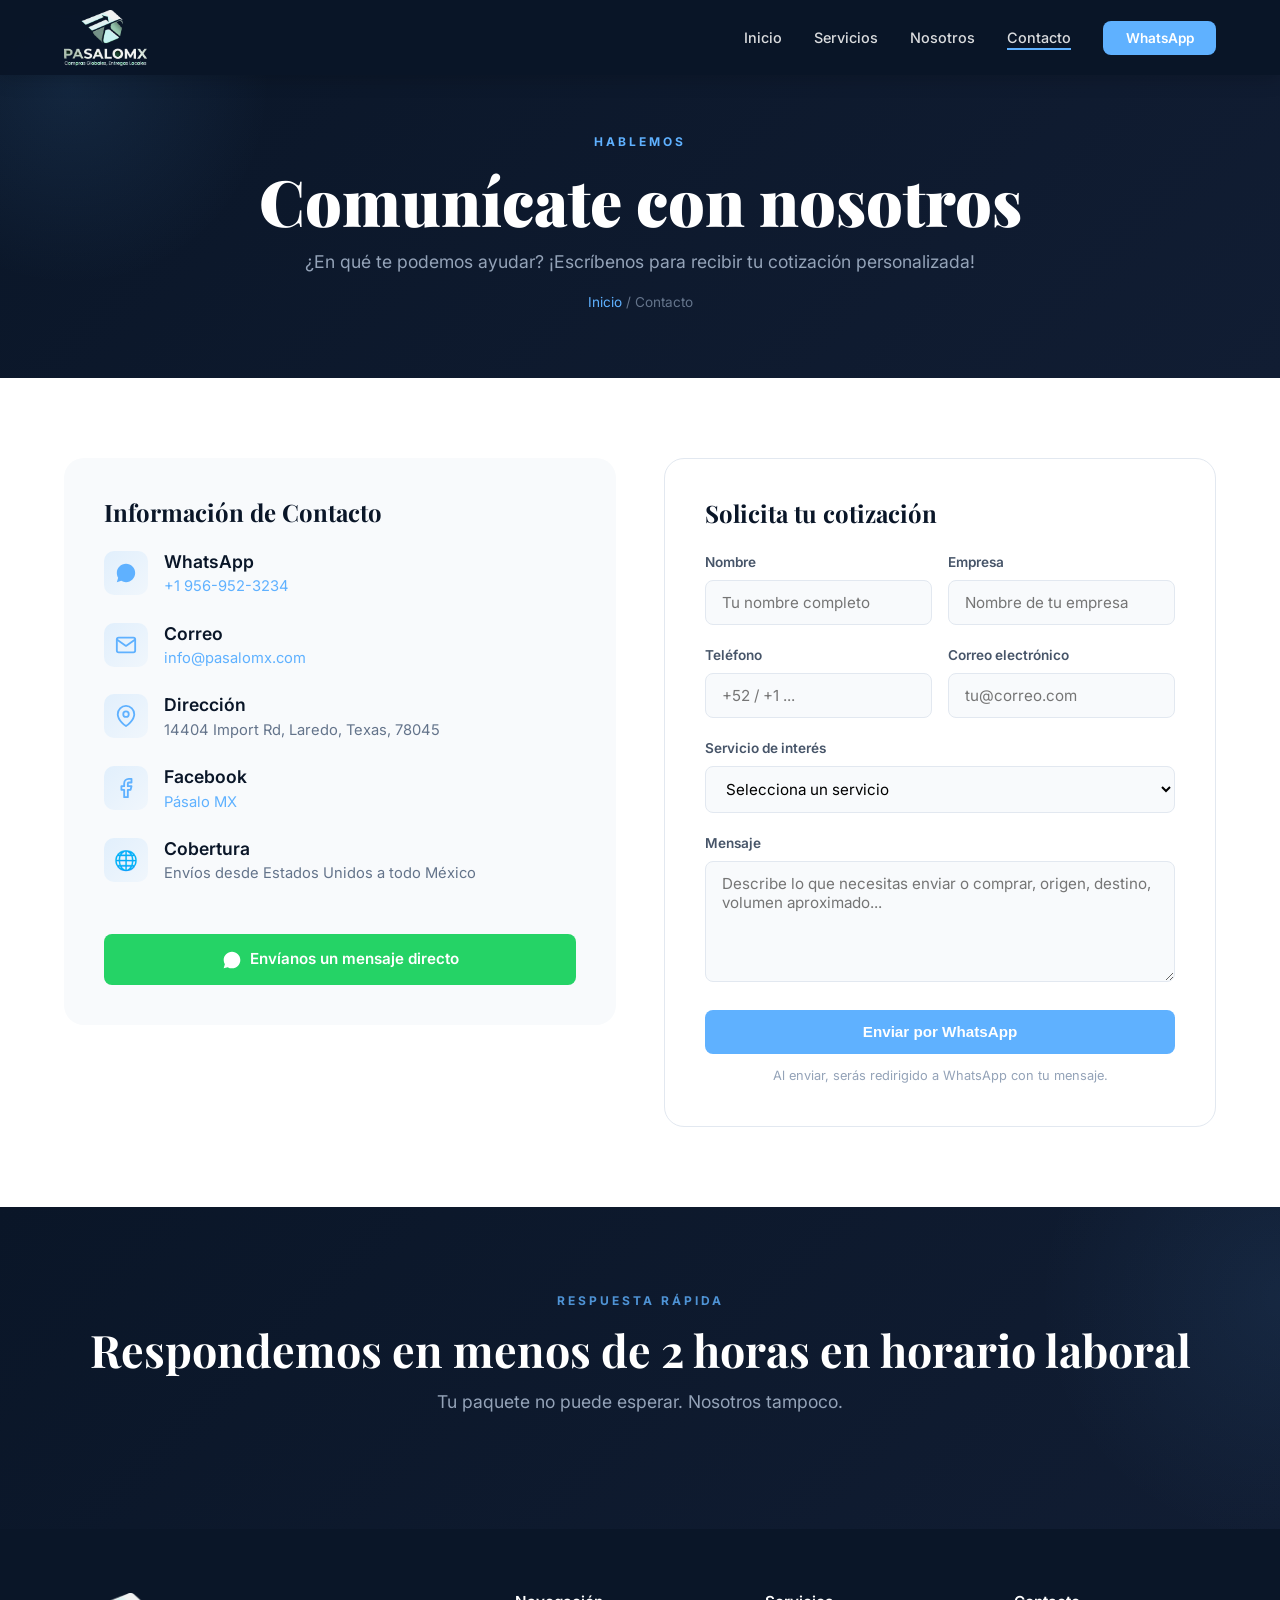
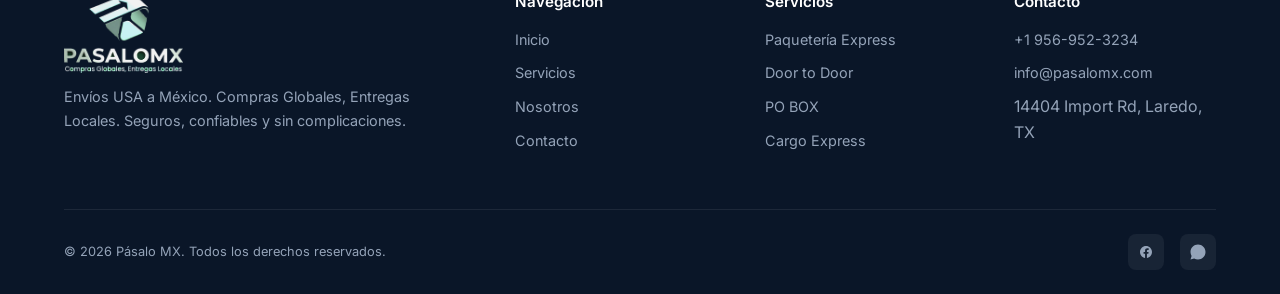
==== commit b67c648e: "SEO para envios USA-Mexico y correo info@pasalomx.com Correo: - pasalomx@gmail.com -> info@pasalomx." ====
--- a/contacto.html
+++ b/contacto.html
@@ -3,13 +3,64 @@
 <head>
   <meta charset="UTF-8">
   <meta name="viewport" content="width=device-width, initial-scale=1.0">
-  <title>Contacto — Pásalo MX</title>
-  <meta name="description" content="Comunícate con Pásalo MX. Escríbenos por WhatsApp o formulario para recibir tu cotización personalizada.">
-  <meta name="theme-color" content="#5FB1FF">
+  <title>Contacto y cotización de envíos USA a México — Pásalo MX</title>
+  <meta name="description" content="Cotiza tu envío de Estados Unidos a México. WhatsApp +1 956-952-3234, info@pasalomx.com o formulario. Estamos en 14404 Import Rd, Laredo, Texas.">
+  <link rel="canonical" href="https://pasalomx.com/contacto.html">
+  <meta name="robots" content="index, follow, max-image-preview:large, max-snippet:-1">
+  <meta name="theme-color" content="#0a1628">
+  <meta name="geo.region" content="US-TX">
+  <meta name="geo.placename" content="Laredo, Texas">
+
+  <!-- Open Graph -->
+  <meta property="og:type" content="website">
+  <meta property="og:site_name" content="Pásalo MX">
+  <meta property="og:locale" content="es_MX">
+  <meta property="og:title" content="Contacto — Cotiza tu envío de USA a México">
+  <meta property="og:description" content="WhatsApp +1 956-952-3234 o info@pasalomx.com. Respondemos en menos de 2 horas en horario laboral.">
+  <meta property="og:url" content="https://pasalomx.com/contacto.html">
+  <meta property="og:image" content="https://pasalomx.com/assets/og-image.jpg">
+  <meta property="og:image:width" content="1200">
+  <meta property="og:image:height" content="630">
+
+  <!-- Twitter -->
+  <meta name="twitter:card" content="summary_large_image">
+  <meta name="twitter:title" content="Contacto — Cotiza tu envío de USA a México">
+  <meta name="twitter:description" content="WhatsApp +1 956-952-3234 o info@pasalomx.com.">
+  <meta name="twitter:image" content="https://pasalomx.com/assets/og-image.jpg">
+
+  <!-- Iconos -->
+  <link rel="icon" href="/favicon.ico" sizes="any">
+  <link rel="icon" type="image/png" sizes="32x32" href="/favicon-32x32.png">
+  <link rel="icon" type="image/png" sizes="16x16" href="/favicon-16x16.png">
+  <link rel="apple-touch-icon" href="/apple-touch-icon.png">
+  <link rel="manifest" href="/site.webmanifest">
+
   <link rel="preconnect" href="https://fonts.googleapis.com">
   <link rel="preconnect" href="https://fonts.gstatic.com" crossorigin>
   <link href="https://fonts.googleapis.com/css2?family=Inter:wght@400;500;600;700;800&family=Playfair+Display:wght@400;700;900&display=swap" rel="stylesheet">
-  <link rel="stylesheet" href="styles.css?v=2">
+  <link rel="stylesheet" href="styles.css?v=3">
+
+  <!-- Datos estructurados -->
+  <script type="application/ld+json">
+  {
+    "@context": "https://schema.org",
+    "@graph": [
+      {
+        "@type": "BreadcrumbList",
+        "itemListElement": [
+          { "@type": "ListItem", "position": 1, "name": "Inicio", "item": "https://pasalomx.com/" },
+          { "@type": "ListItem", "position": 2, "name": "Contacto", "item": "https://pasalomx.com/contacto.html" }
+        ]
+      },
+      {
+        "@type": "ContactPage",
+        "url": "https://pasalomx.com/contacto.html",
+        "inLanguage": "es-MX",
+        "about": { "@id": "https://pasalomx.com/#business" }
+      }
+    ]
+  }
+  </script>
 </head>
 <body>
 
@@ -28,6 +79,8 @@
     </div>
   </nav>
 
+  <main id="contenido">
+
   <!-- PAGE HEADER -->
   <div class="page-header">
     <div class="container">
@@ -63,7 +116,7 @@
             </div>
             <div>
               <h4>Correo</h4>
-              <p><a href="mailto:pasalomx@gmail.com" style="color:var(--blue);">pasalomx@gmail.com</a></p>
+              <p><a href="mailto:info@pasalomx.com" style="color:var(--blue);">info@pasalomx.com</a></p>
             </div>
           </div>
 
@@ -166,6 +219,8 @@
   </section>
 
   <!-- FOOTER -->
+  </main>
+
   <footer class="footer">
     <div class="container">
       <div class="footer-grid">
@@ -195,7 +250,7 @@
           <h4>Contacto</h4>
           <ul>
             <li><a href="https://wa.me/19569523234" target="_blank">+1 956-952-3234</a></li>
-            <li><a href="mailto:pasalomx@gmail.com">pasalomx@gmail.com</a></li>
+            <li><a href="mailto:info@pasalomx.com">info@pasalomx.com</a></li>
             <li>14404 Import Rd, Laredo, TX</li>
           </ul>
         </div>
--- a/styles.css
+++ b/styles.css
@@ -650,6 +650,58 @@
 }
 .timeline-item h4 { color: var(--blue); margin-bottom: .25rem; }
 .timeline-item p { color: var(--gray-500); font-size: .95rem; }
+
+/* ─── PREGUNTAS FRECUENTES ─── */
+.faq-list {
+  max-width: 820px;
+  margin-inline: auto;
+  display: grid;
+  gap: .85rem;
+}
+.faq-item {
+  background: var(--gray-50);
+  border: 1px solid var(--gray-200);
+  border-radius: var(--radius);
+  padding: 1.1rem 1.4rem;
+  transition: var(--transition);
+}
+.faq-item[open] {
+  background: var(--white);
+  border-color: var(--blue);
+  box-shadow: var(--shadow);
+}
+.faq-item summary {
+  cursor: pointer;
+  list-style: none;
+  font-family: 'Inter', sans-serif;
+  font-weight: 600;
+  font-size: 1rem;
+  color: var(--navy);
+  display: flex;
+  align-items: center;
+  justify-content: space-between;
+  gap: 1rem;
+}
+.faq-item summary::-webkit-details-marker { display: none; }
+.faq-item summary::after {
+  content: '';
+  flex-shrink: 0;
+  width: 9px;
+  height: 9px;
+  border-right: 2px solid var(--blue);
+  border-bottom: 2px solid var(--blue);
+  transform: rotate(45deg) translate(-2px, -2px);
+  transition: var(--transition);
+}
+.faq-item[open] summary::after { transform: rotate(-135deg) translate(-2px, -2px); }
+.faq-item p {
+  margin-top: .85rem;
+  color: var(--gray-500);
+  font-size: .95rem;
+  line-height: 1.75;
+}
+.faq-item a { color: var(--blue); font-weight: 600; }
+.faq-item a:hover { text-decoration: underline; }
 
 /* ─── RESPONSIVE ─── */
 @media (max-width: 1024px) {
